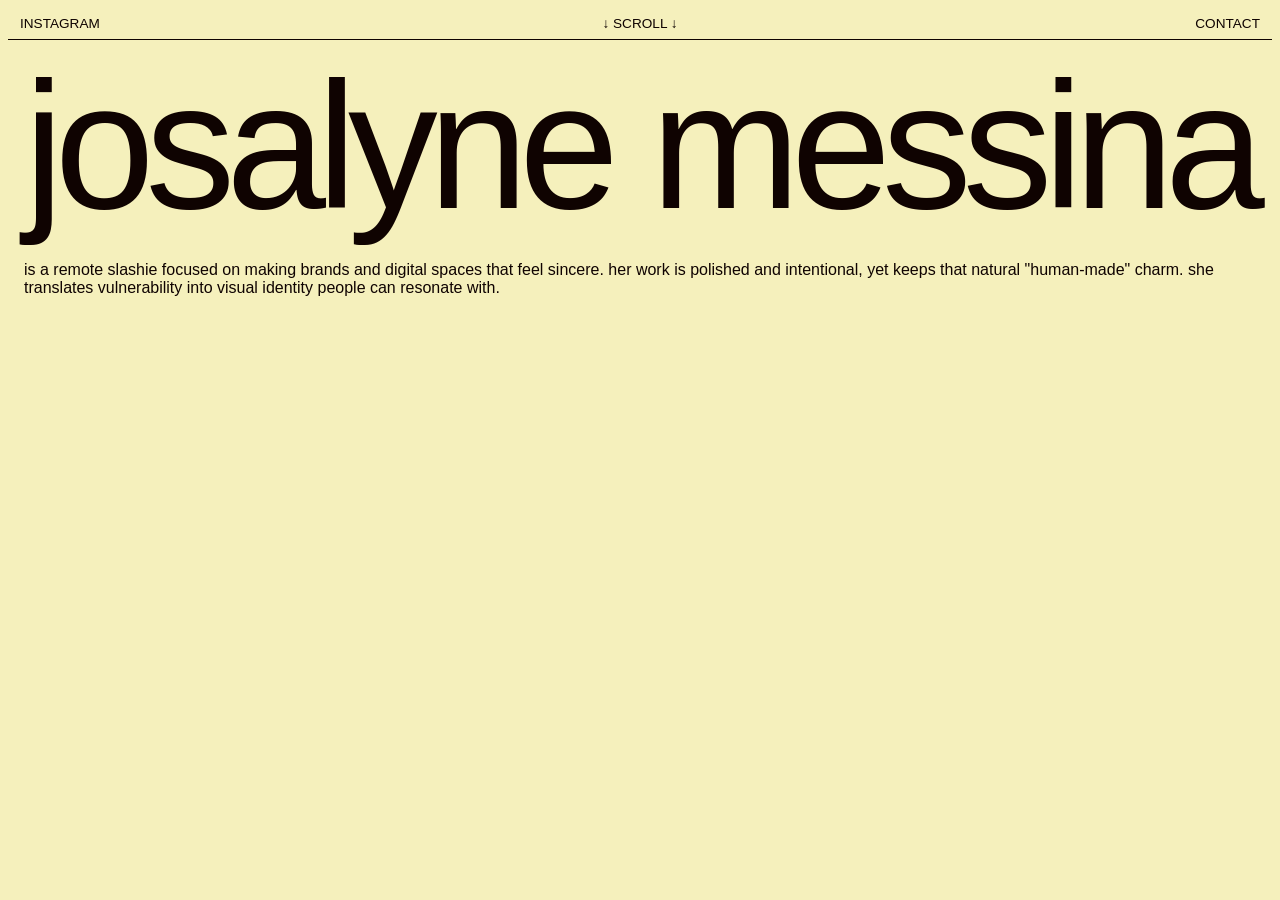
==== index.html @ e83fb844 "added br tag" ====
<!DOCTYPE html>
<html>
    <head>
        <meta name="viewport" content="width=device-width, initial-scale=1.0">
        <meta charset="UTF-8">
        <link rel="stylesheet" href="style.css">
        <script src="script.js" defer></script>
    </head>
    <body>
        <nav class="topbar">
            <a href="https://instagram.com/lonesomecypress" target="left" rel="noreferrer">Instagram</a>
            <span class="center">↓ Scroll ↓ </span>
            <a href="mailto:josalynenicole@gmail.com" class="right">Contact</a>
        </nav>
        <header class="hero">
            <h1 class="fit">josalyne messina</h1>
            <br>
            <p>is a remote slashie focused on making brands and digital spaces that feel sincere. her work is polished and intentional, yet keeps that natural "human-made" charm. she translates vulnerability into visual identity people can resonate with.</p>
        </header>
    </body>
</html>
---- style.css ----
body {
    background-color: #f5f0bc;
    font-family: Tahoma, sans-serif;
    color: #0f0301;
    
}
.topbar{
    display: grid;
    grid-template-columns: 1fr auto 1fr;
    align-items: center;
    padding: 0.5rem 0.75rem;
    border-bottom:#0f0301 solid 1px;
    font-size: 0.85rem;
    text-transform: uppercase;
}
.topbar a {
    color: inherit;
    text-decoration: none;
}
.topbar a:hover {
    text-decoration: underline;
}
.topbar .left {
    justify-self: start;
}  
.topbar .center {
    justify-self: center;
    animation: bob 1.8s ease-in-out infinite;
}  
@keyframes bob {
        0%, 100% { transform: translateY(0);}
        50% { transform: translateY(-3px); } 
    } 
.topbar .right {
    justify-self: end;
}
.hero { padding: 0.5rem 1rem; }
.fit {
    display: inline-block;
    margin: 0;
    white-space: nowrap;
    font-family: "Inter Tight", "Helvetica Neue", Arial, sans-serif;
    font-weight: 500;
    letter-spacing: -0.05em;
    line-height: 1.1;
}
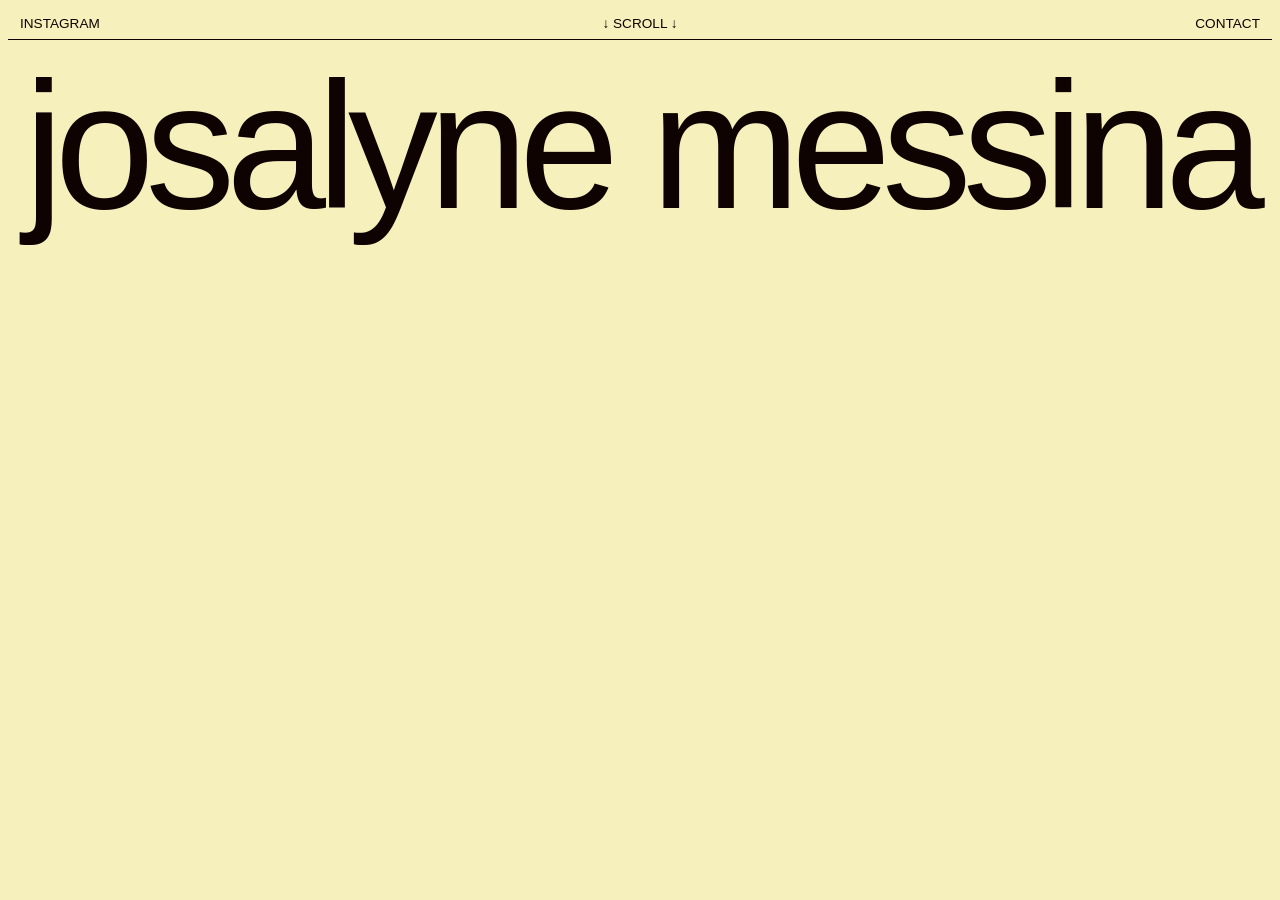
==== commit 5531be68: "got rid of p" ====
--- a/index.html
+++ b/index.html
@@ -14,8 +14,6 @@
         </nav>
         <header class="hero">
             <h1 class="fit">josalyne messina</h1>
-            <br>
-            <p>is a remote slashie focused on making brands and digital spaces that feel sincere. her work is polished and intentional, yet keeps that natural "human-made" charm. she translates vulnerability into visual identity people can resonate with.</p>
         </header>
     </body>
 </html>
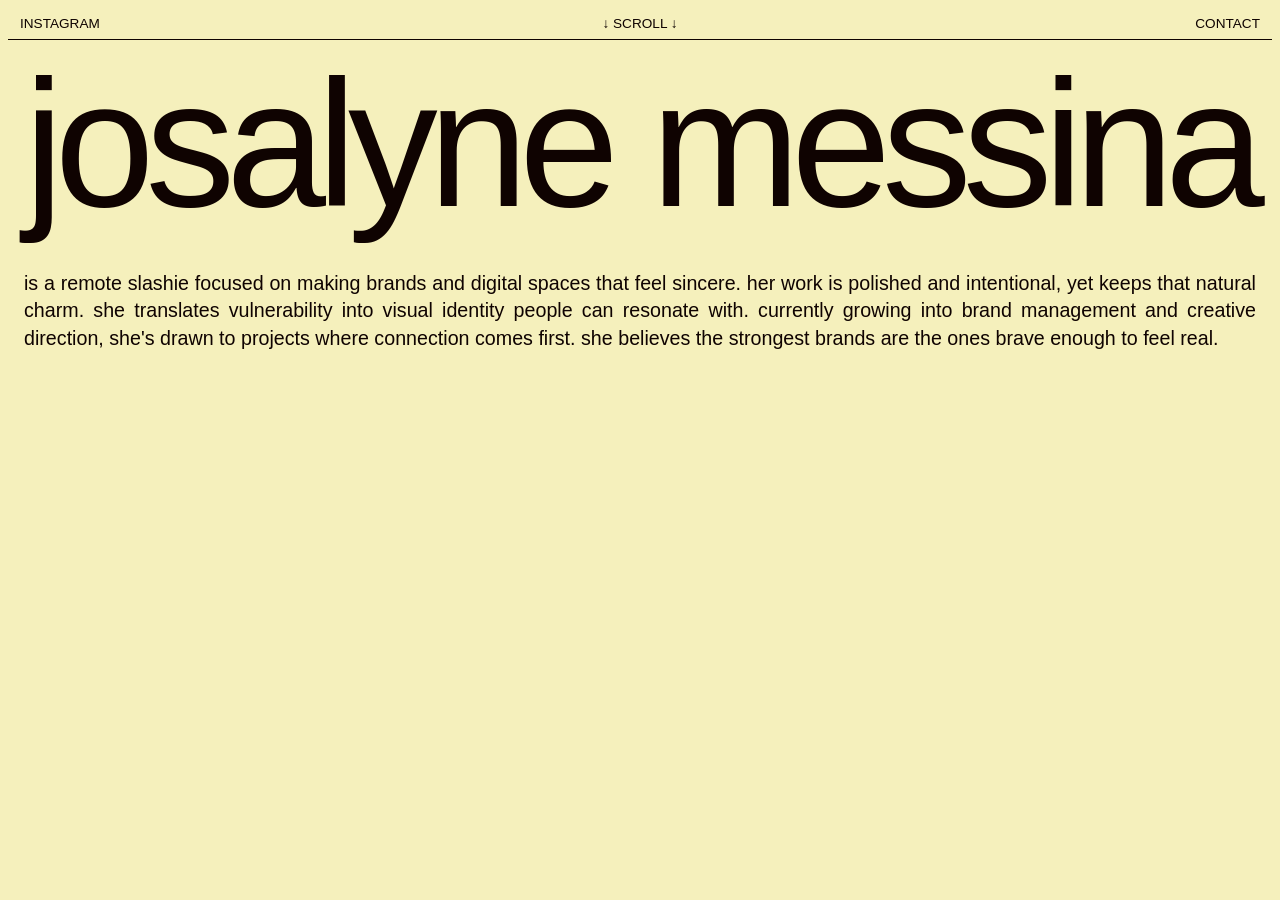
==== commit fee8257a: "updated about me text" ====
--- a/index.html
+++ b/index.html
@@ -15,5 +15,8 @@
         <header class="hero">
             <h1 class="fit">josalyne messina</h1>
         </header>
+        <div class="about-me">
+            <p>is a remote slashie focused on making brands and digital spaces that feel sincere. her work is polished and intentional, yet keeps that natural charm. she translates vulnerability into visual identity people can resonate with. currently growing into brand management and creative direction, she's drawn to projects where connection comes first. she believes the strongest brands are the ones brave enough to feel real.</p>
+        </div>
     </body>
 </html>
--- a/style.css
+++ b/style.css
@@ -34,7 +34,7 @@
 .topbar .right {
     justify-self: end;
 }
-.hero { padding: 0.5rem 1rem; }
+.hero { padding: 0.5vw 1rem 0; }
 .fit {
     display: inline-block;
     margin: 0;
@@ -43,4 +43,11 @@
     font-weight: 500;
     letter-spacing: -0.05em;
     line-height: 1.1;
+}
+.about-me {
+    padding: 0.5vw 1rem;
+    text-align: justify;
+    text-justify: inter-word;
+    font-size: clamp(1rem, 0.95rem + 0.35vw, 1.35rem);
+    line-height: 1.4;
 }
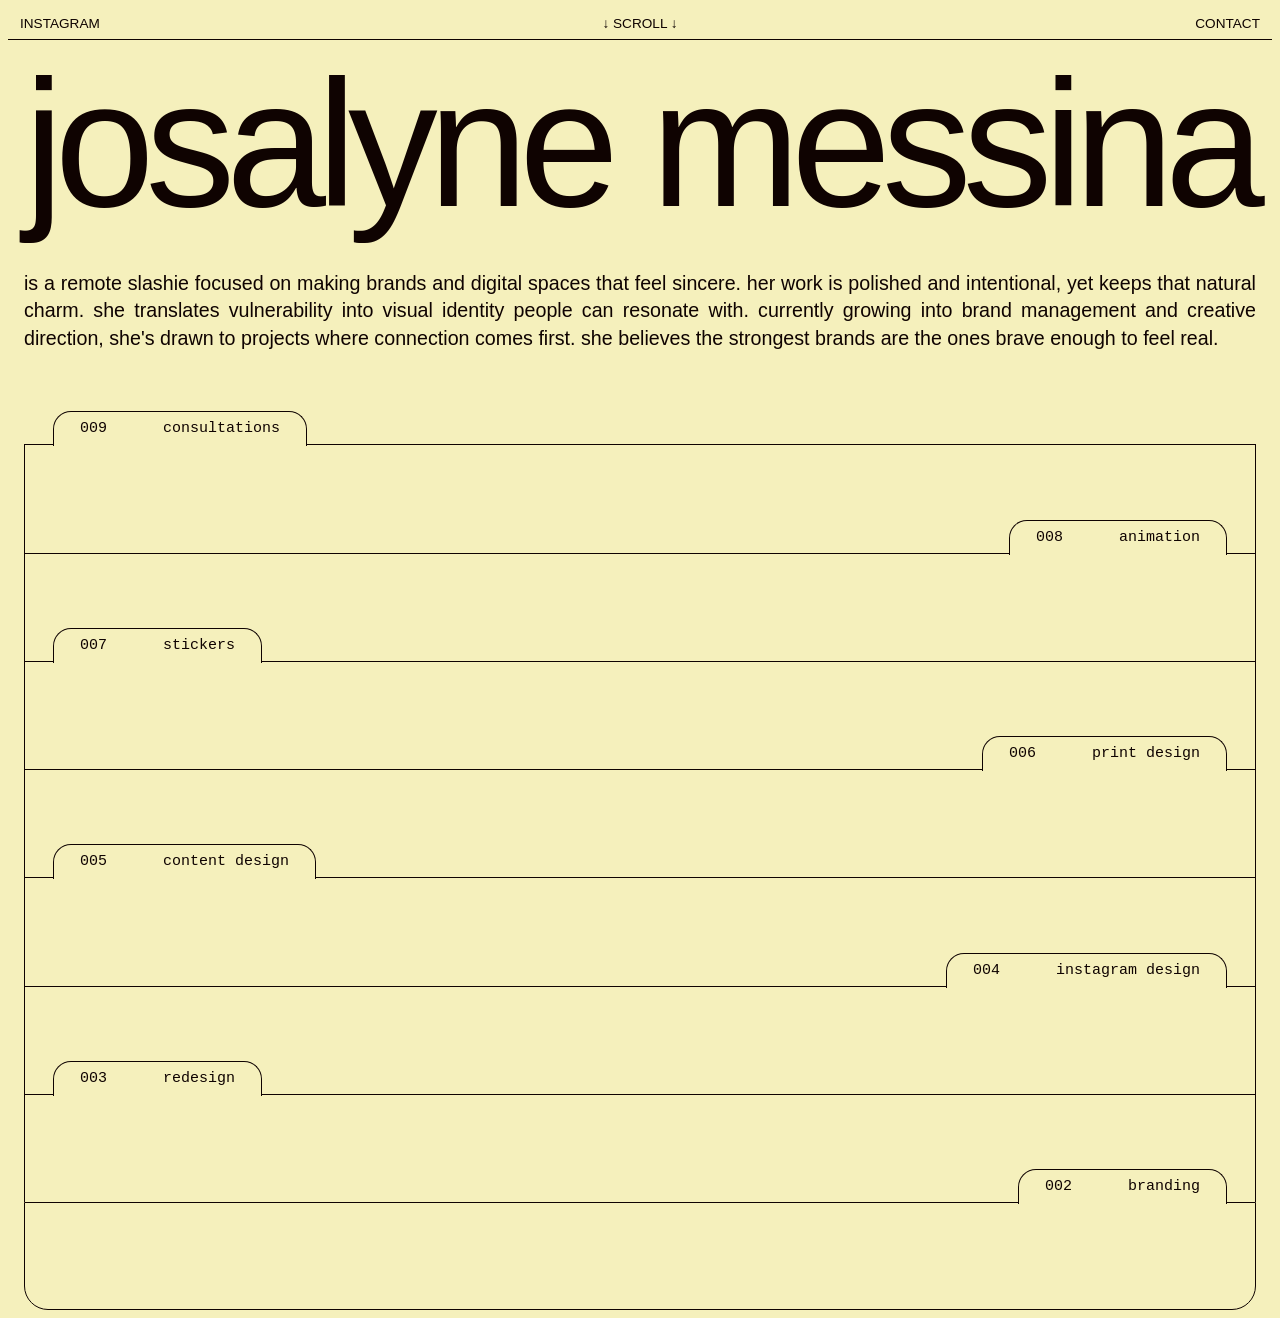
==== commit 42484c65: "added cabinet feature" ====
--- a/index.html
+++ b/index.html
@@ -18,5 +18,6 @@
         <div class="about-me">
             <p>is a remote slashie focused on making brands and digital spaces that feel sincere. her work is polished and intentional, yet keeps that natural charm. she translates vulnerability into visual identity people can resonate with. currently growing into brand management and creative direction, she's drawn to projects where connection comes first. she believes the strongest brands are the ones brave enough to feel real.</p>
         </div>
+        <div class="cabinet" id="cabinet"></div>
     </body>
 </html>
--- a/style.css
+++ b/style.css
@@ -50,4 +50,77 @@
     text-justify: inter-word;
     font-size: clamp(1rem, 0.95rem + 0.35vw, 1.35rem);
     line-height: 1.4;
+}
+/* ---------- cabinet ---------- */
+.cabinet {
+    --paper: #f5f0bc;               /* same as your page background */
+    --ink: #0f0301;                 /* same as your text color */
+    --tab-h: 34px;
+    /* closed folder height: splits one screen evenly between all folders.
+       --n is set by script.js (number of folders) */
+    --strip: max(calc(var(--tab-h) + 10px), calc((100svh - var(--tab-h)) / var(--n, 8)));
+ 
+    margin: 2rem 1rem 0;            /* same 1rem side margin as the rest of the page */
+    padding-top: var(--tab-h);      /* room for the first tab */
+    font-family: "IBM Plex Mono", "Courier New", monospace;
+    font-size: 15px;
+    line-height: 1.6;
+}
+.cabinet, .cabinet * { box-sizing: border-box; }
+ 
+.folder {
+    position: relative;
+    min-height: var(--strip);
+    background: var(--paper);
+    border-top: 1px solid var(--ink);
+    border-left: 1px solid var(--ink);
+    border-right: 1px solid var(--ink);
+}
+.folder:last-child {
+    border-bottom: 1px solid var(--ink);
+    border-radius: 0 0 24px 24px;
+}
+ 
+.tab {
+    position: absolute;
+    top: calc(var(--tab-h) * -1);
+    height: calc(var(--tab-h) + 1px);
+    padding: 0 26px;
+    display: flex;
+    gap: 3.5rem;
+    align-items: center;
+    font: inherit;
+    color: var(--ink);
+    background: var(--paper);
+    border: 1px solid var(--ink);
+    border-bottom: none;
+    border-radius: 18px 18px 0 0;
+}
+.folder.left  .tab { left: 28px; }
+.folder.right .tab { right: 28px; }
+.tab:focus-visible { outline: 2px solid var(--ink); outline-offset: 3px; }
+ 
+/* the body: closed = 0 tall, hovered = grows to fit its content */
+.body {
+    display: grid;
+    grid-template-rows: 0fr;
+    transition: grid-template-rows .45s ease;
+}
+.folder:hover .body,
+.folder:has(:focus-visible) .body { grid-template-rows: 1fr; }
+.clip { overflow: hidden; min-height: 0; }
+.content { padding: 28px 32px 0; }
+.content h2 { font-size: 1rem; font-weight: 500; margin: 0 0 1rem; }
+.content p { margin: 0 0 1rem; max-width: 62ch; }
+/* bottom room so the next folder's tab never covers text */
+.content::after { content: ""; display: block; height: var(--tab-h); }
+ 
+@media (prefers-reduced-motion: reduce) {
+    .body { transition: none; }
+}
+@media (max-width: 520px) {
+    .tab { padding: 0 16px; gap: 1.5rem; font-size: 13px; }
+    .folder.left .tab { left: 12px; }
+    .folder.right .tab { right: 12px; }
+    .content { padding: 24px 20px 0; }
 }
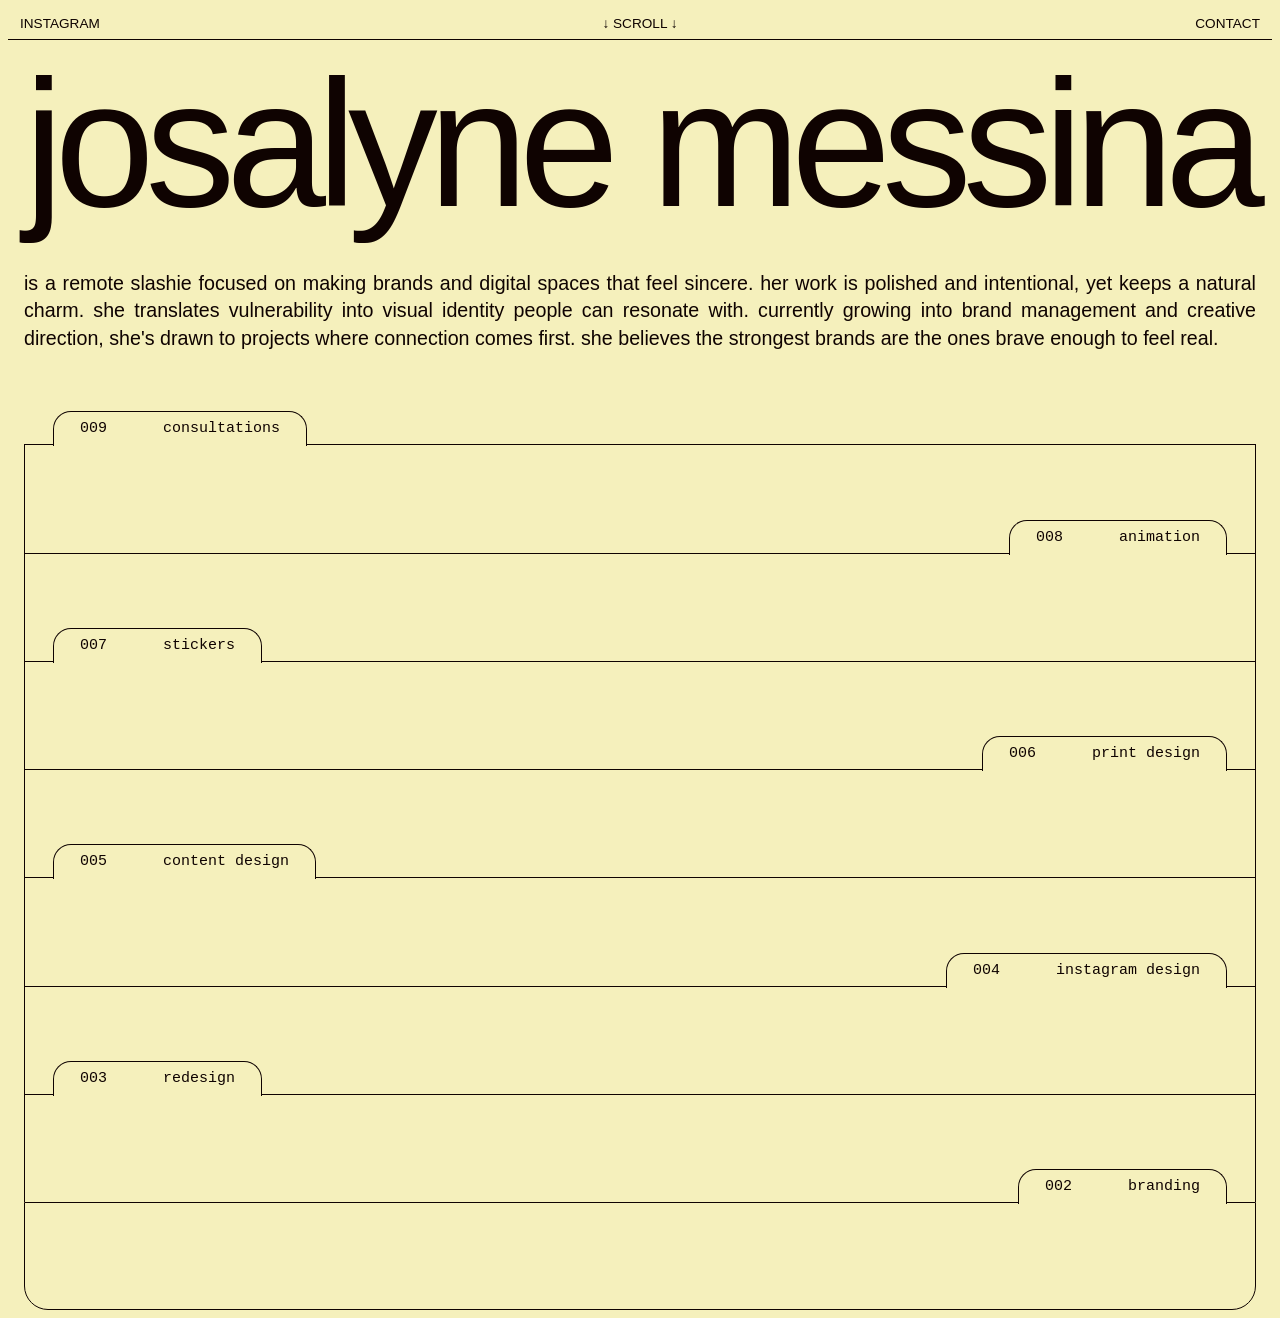
==== commit befae902: "changed about me message" ====
--- a/index.html
+++ b/index.html
@@ -16,7 +16,7 @@
             <h1 class="fit">josalyne messina</h1>
         </header>
         <div class="about-me">
-            <p>is a remote slashie focused on making brands and digital spaces that feel sincere. her work is polished and intentional, yet keeps that natural charm. she translates vulnerability into visual identity people can resonate with. currently growing into brand management and creative direction, she's drawn to projects where connection comes first. she believes the strongest brands are the ones brave enough to feel real.</p>
+            <p>is a remote slashie focused on making brands and digital spaces that feel sincere. her work is polished and intentional, yet keeps a natural charm. she translates vulnerability into visual identity people can resonate with. currently growing into brand management and creative direction, she's drawn to projects where connection comes first. she believes the strongest brands are the ones brave enough to feel real.</p>
         </div>
         <div class="cabinet" id="cabinet"></div>
     </body>
--- a/style.css
+++ b/style.css
@@ -5,10 +5,14 @@
     
 }
 .topbar{
+    position: sticky;
+    top: 0;
+    z-index: 1000;
     display: grid;
     grid-template-columns: 1fr auto 1fr;
     align-items: center;
     padding: 0.5rem 0.75rem;
+    background-color: #f5f0bc;
     border-bottom:#0f0301 solid 1px;
     font-size: 0.85rem;
     text-transform: uppercase;
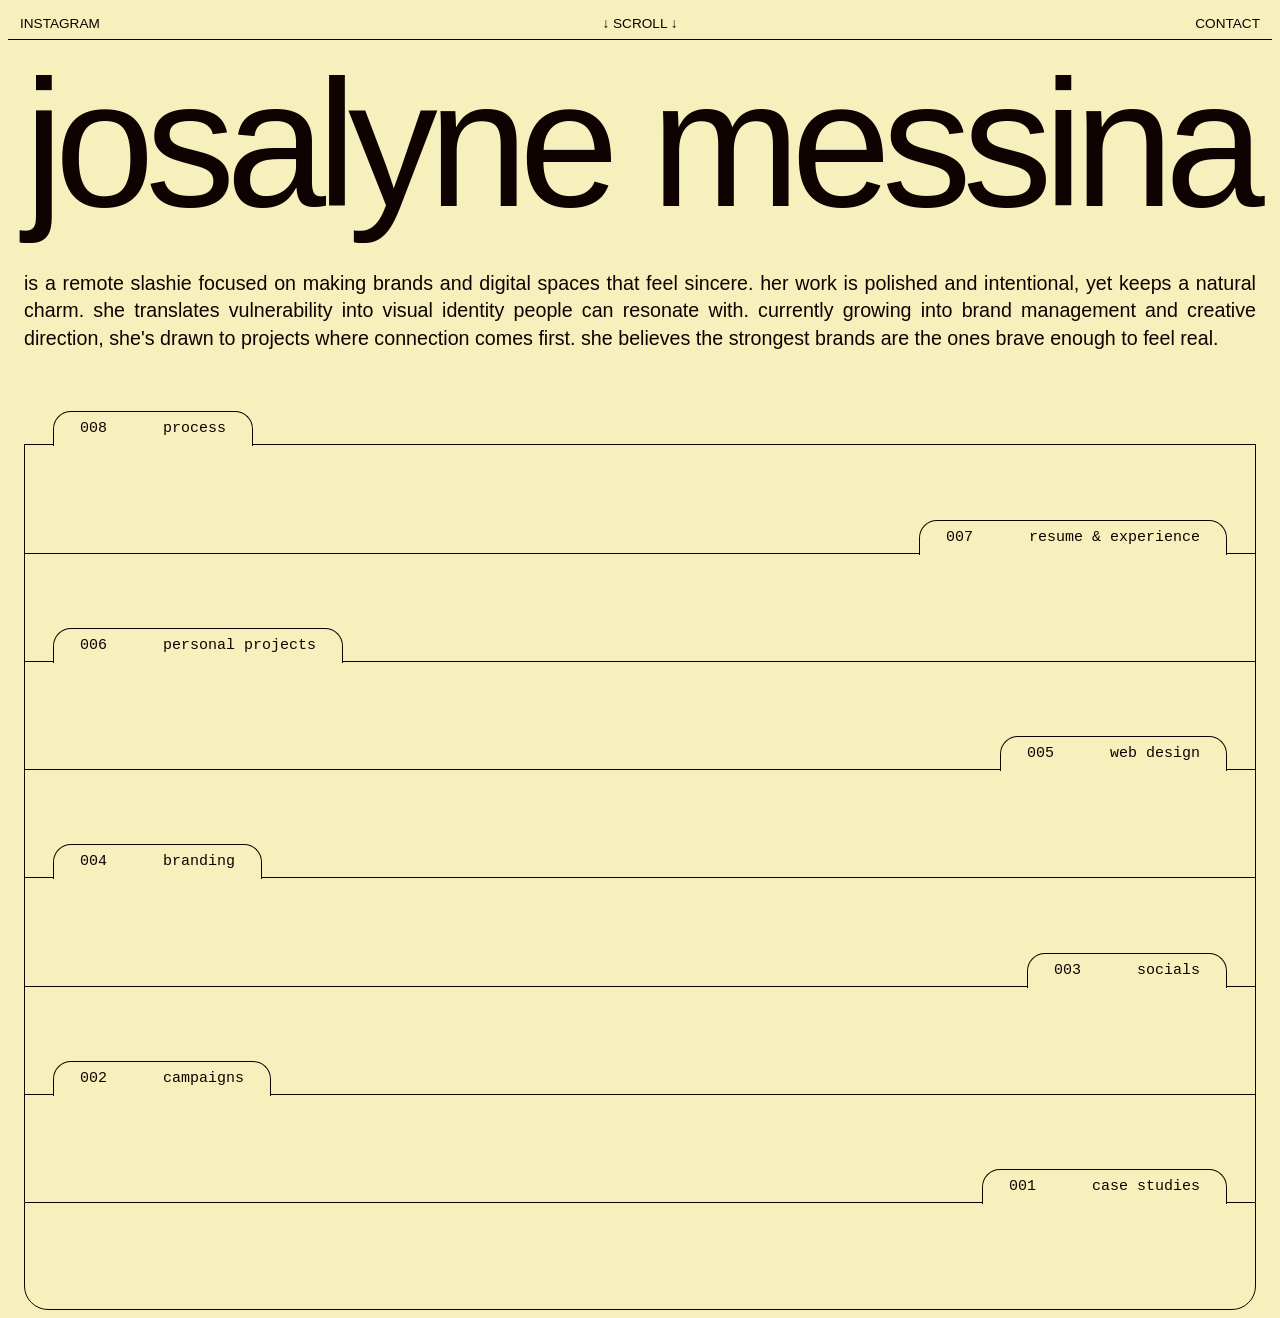
==== commit ab2917a5: "added favicon to files and on html page" ====
--- a/index.html
+++ b/index.html
@@ -5,6 +5,8 @@
         <meta charset="UTF-8">
         <link rel="stylesheet" href="style.css">
         <script src="script.js" defer></script>
+        <title>josalyne messina's portfolio</title>
+        <link rel="icon" type="image/png" href="favicon.png">
     </head>
     <body>
         <nav class="topbar">
--- a/style.css
+++ b/style.css
@@ -24,9 +24,12 @@
 .topbar a:hover {
     text-decoration: underline;
 }
-.topbar .left {
-    justify-self: start;
-}  
+.topbar a:first-child {
+    justify-self: start; /* Locks INSTAGRAM strictly to the left edge */
+}
+.topbar a:last-child {
+    justify-self: end;   /* Locks CONTACT strictly to the right edge */
+} 
 .topbar .center {
     justify-self: center;
     animation: bob 1.8s ease-in-out infinite;
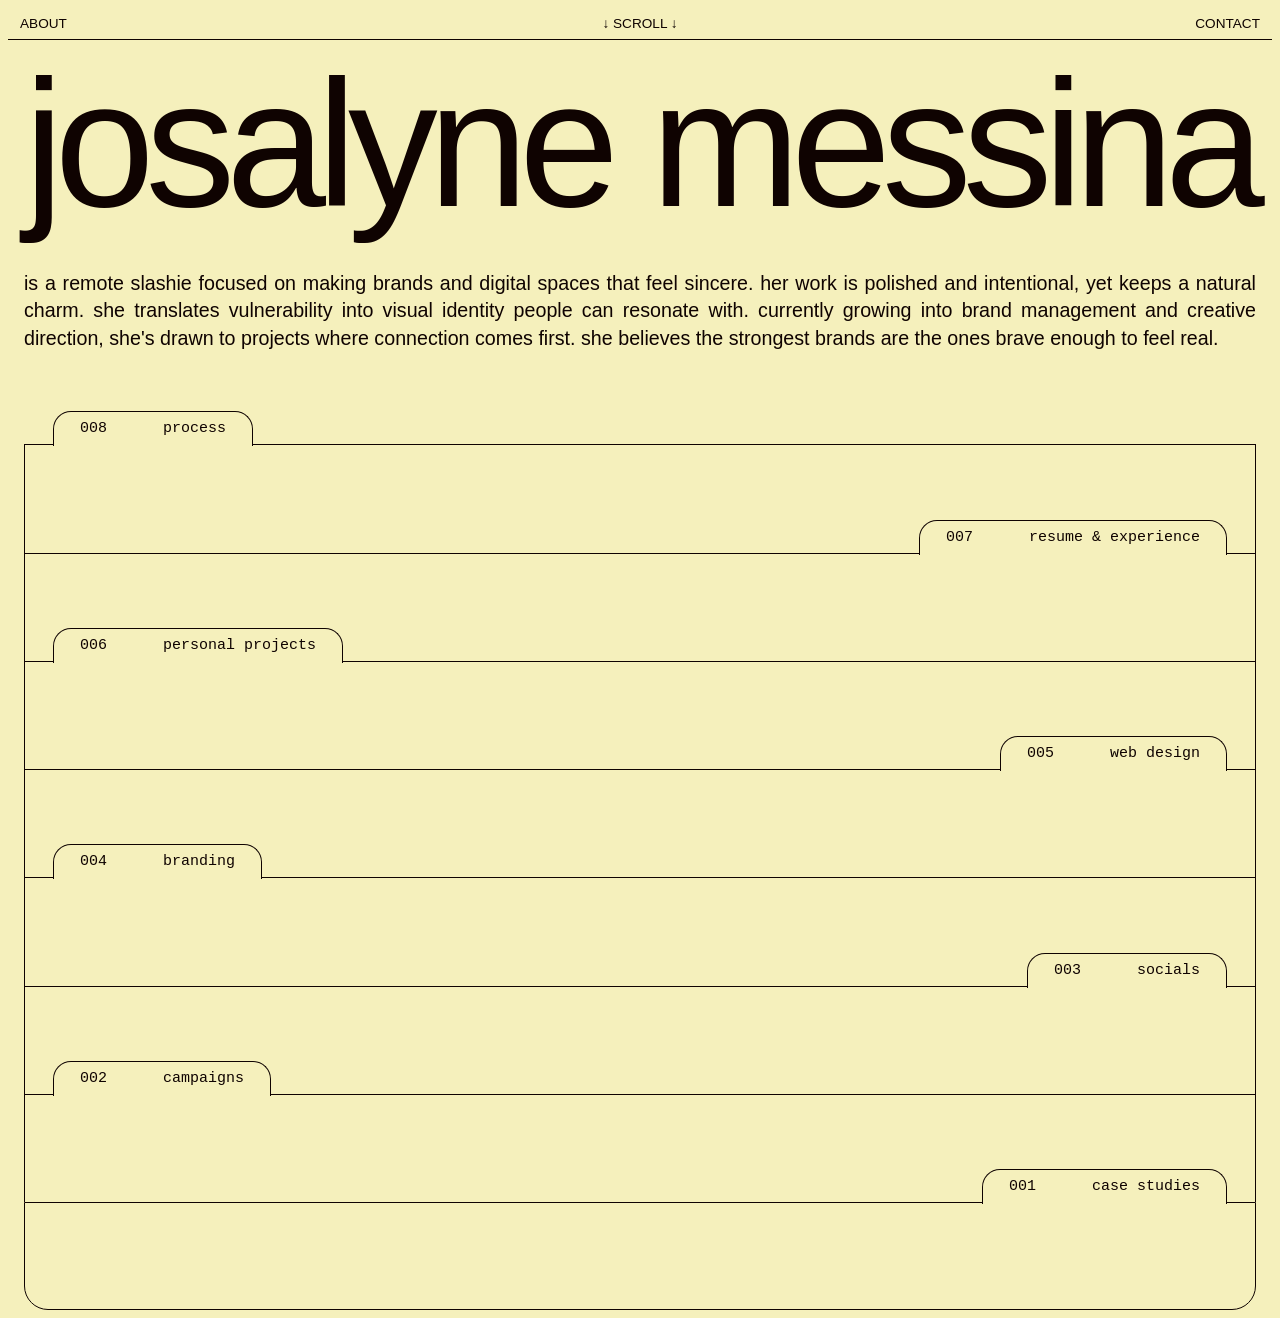
==== commit b27c157c: "Added contact page content and updated index page with new sections." ====
--- a/index.html
+++ b/index.html
@@ -6,13 +6,13 @@
         <link rel="stylesheet" href="style.css">
         <script src="script.js" defer></script>
         <title>josalyne messina's portfolio</title>
-        <link rel="icon" type="image/png" href="favicon.png">
+        <link rel="icon" type="image/png" href="/images/favicon.png">
     </head>
     <body>
         <nav class="topbar">
-            <a href="https://instagram.com/lonesomecypress" target="left" rel="noreferrer">Instagram</a>
+            <a href="about.html" target="left" >About</a>
             <span class="center">↓ Scroll ↓ </span>
-            <a href="mailto:josalynenicole@gmail.com" class="right">Contact</a>
+            <a href="contact.html" class="right">Contact</a>
         </nav>
         <header class="hero">
             <h1 class="fit">josalyne messina</h1>
